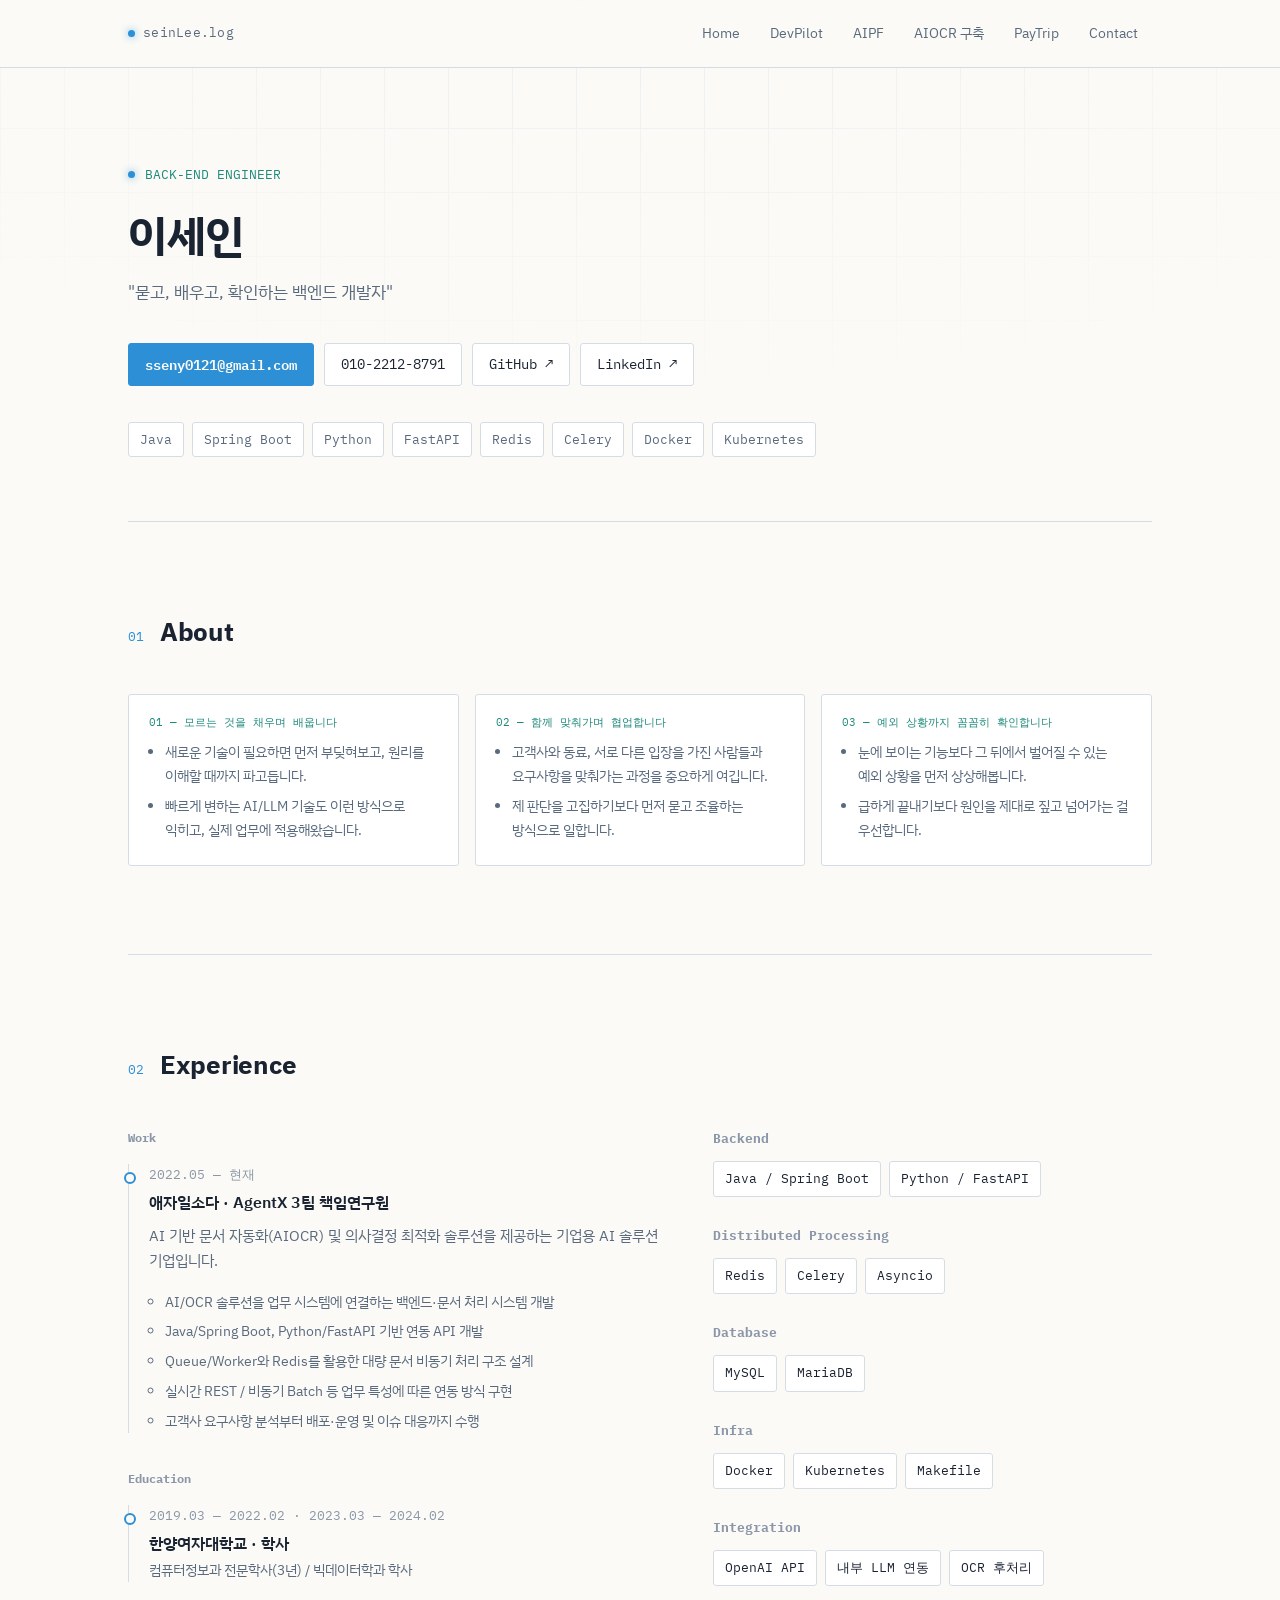
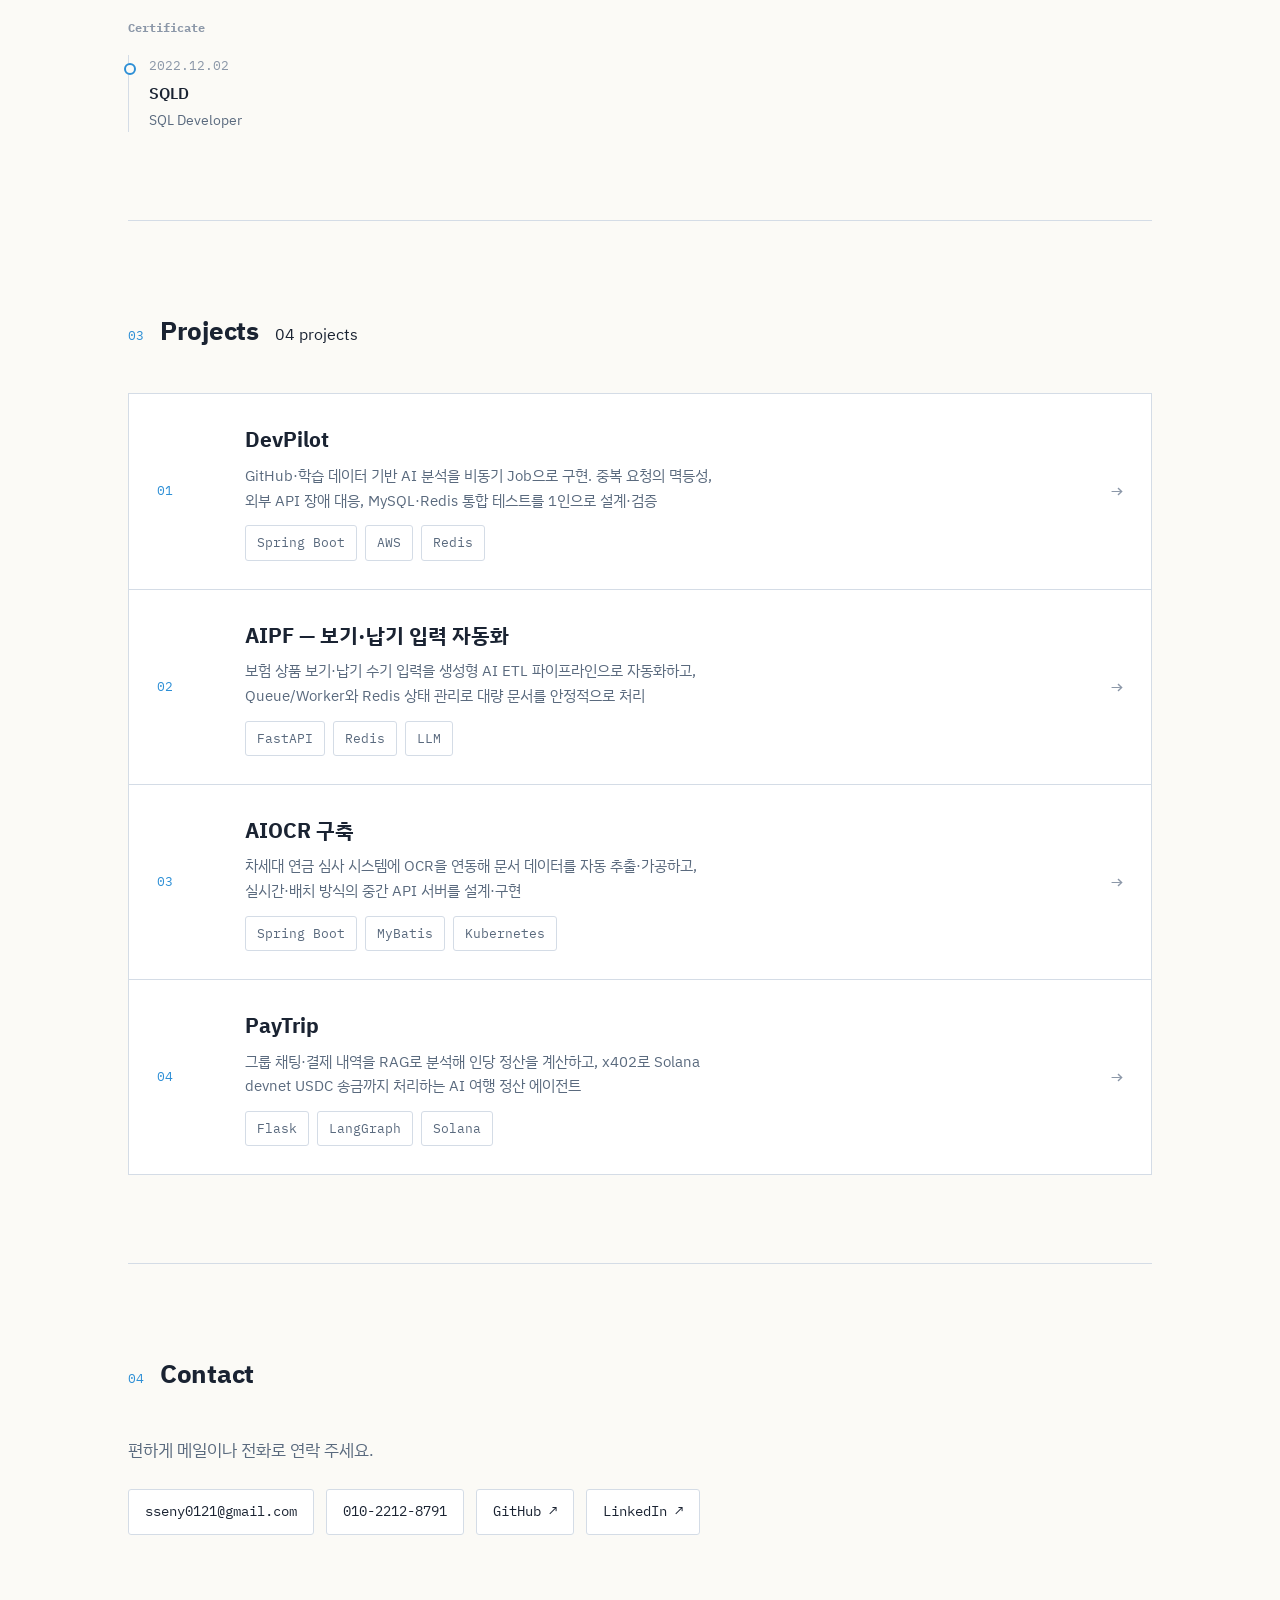
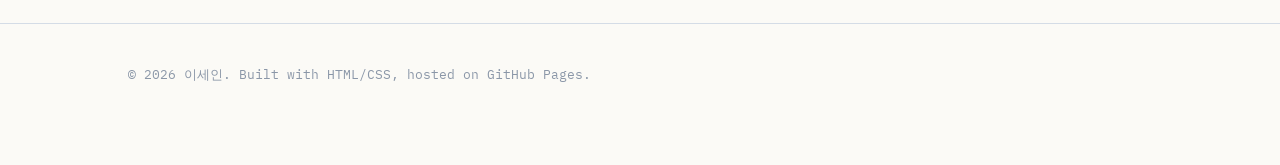
==== index_back.html @ 5837c8b2 "fix13" ====
<!DOCTYPE html>
<html lang="ko">
<head>
<meta charset="UTF-8">
<meta name="viewport" content="width=device-width, initial-scale=1.0">
<title>이세인 — Back-End Engineer</title>
<meta name="description" content="백엔드 엔지니어 이세인 포트폴리오. 안정적인 시스템과 AI 서비스 연동을 만듭니다.">
<link rel="preconnect" href="https://fonts.googleapis.com">
<link rel="preconnect" href="https://fonts.gstatic.com" crossorigin>
<link href="https://fonts.googleapis.com/css2?family=IBM+Plex+Sans+KR:wght@400;500;600;700&family=IBM+Plex+Mono:wght@400;500;600&display=swap" rel="stylesheet">
<link rel="stylesheet" href="css/style.css">
</head>
<body>

<header class="site-header">
  <div class="wrap">
    <a class="brand" href="index.html"><span class="dot"></span>seinLee.log</a>
    <button class="nav-toggle" aria-label="메뉴 열기">Menu</button>
    <nav class="site-nav">
      <a href="index.html">Home</a>
      <a href="project-devpilot.html">DevPilot</a>
      <a href="project-aipf.html">AIPF</a>
      <a href="project-aiocr.html">AIOCR 구축</a>
      <a href="project-paytrip.html">PayTrip</a>
      <a href="#contact">Contact</a>
    </nav>
  </div>
</header>

<div class="layout-with-toc">
<div class="page-main">

<section class="hero">
  <div class="wrap">
    <p class="hero-eyebrow">BACK-END ENGINEER</p>
    <h1>이세인</h1>
    <p>"묻고, 배우고, 확인하는 백엔드 개발자"</p>
    <div class="hero-links">
      <a class="primary" href="mailto:sseny0121@gmail.com">sseny0121@gmail.com</a>
      <a href="tel:01022128791">010-2212-8791</a>
      <a href="https://github.com/sein0121" target="_blank" rel="noopener">GitHub ↗</a>
      <a href="https://www.linkedin.com/" target="_blank" rel="noopener">LinkedIn ↗</a>
    </div>
    <div class="stack-row">
      <span class="tag">Java</span>
      <span class="tag">Spring Boot</span>
      <span class="tag">Python</span>
      <span class="tag">FastAPI</span>
      <span class="tag">Redis</span>
      <span class="tag">Celery</span>
      <span class="tag">Docker</span>
      <span class="tag">Kubernetes</span>
    </div>
  </div>
</section>

<section class="section" id="about">
  <div class="wrap">
    <div class="sec-head"><span class="sec-num">01</span><h2 class="sec-title">About</h2></div>
    <div class="principles about-points">
      <div class="principle">
        <div class="p-label">01 — 모르는 것을 채우며 배웁니다</div>
        <ul>
          <li>새로운 기술이 필요하면 먼저 부딪혀보고, 원리를 이해할 때까지 파고듭니다.</li>
          <li>빠르게 변하는 AI/LLM 기술도 이런 방식으로 익히고, 실제 업무에 적용해왔습니다.</li>
        </ul>
      </div>
      <div class="principle">
        <div class="p-label">02 — 함께 맞춰가며 협업합니다</div>
        <ul>
          <li>고객사와 동료, 서로 다른 입장을 가진 사람들과 요구사항을 맞춰가는 과정을 중요하게 여깁니다.</li>
          <li>제 판단을 고집하기보다 먼저 묻고 조율하는 방식으로 일합니다.</li>
        </ul>
      </div>
      <div class="principle">
        <div class="p-label">03 — 예외 상황까지 꼼꼼히 확인합니다</div>
        <ul>
          <li>눈에 보이는 기능보다 그 뒤에서 벌어질 수 있는 예외 상황을 먼저 상상해봅니다.</li>
          <li>급하게 끝내기보다 원인을 제대로 짚고 넘어가는 걸 우선합니다.</li>
        </ul>
      </div>
    </div>
  </div>
</section>

<section class="section" id="experience">
  <div class="wrap">
    <div class="sec-head"><span class="sec-num">02</span><h2 class="sec-title">Experience</h2></div>
    <div class="two-col">
      <div class="about-body">
        <div class="exp-block">
          <h3>Work</h3>
          <ul class="timeline">
            <li>
              <span class="period">2022.05 — 현재</span>
              <span class="role">애자일소다 · AgentX 3팀 책임연구원</span>
              <p class="desc">AI 기반 문서 자동화(AIOCR) 및 의사결정 최적화 솔루션을 제공하는 기업용 AI 솔루션 기업입니다.</p>
              <ul class="duty-list">
                <li>AI/OCR 솔루션을 업무 시스템에 연결하는 백엔드·문서 처리 시스템 개발</li>
                <li>Java/Spring Boot, Python/FastAPI 기반 연동 API 개발</li>
                <li>Queue/Worker와 Redis를 활용한 대량 문서 비동기 처리 구조 설계</li>
                <li>실시간 REST / 비동기 Batch 등 업무 특성에 따른 연동 방식 구현</li>
                <li>고객사 요구사항 분석부터 배포·운영 및 이슈 대응까지 수행</li>
              </ul>
            </li>
          </ul>
        </div>
        <div class="exp-block">
          <h3>Education</h3>
          <ul class="timeline">
            <li>
              <span class="period">2019.03 — 2022.02 · 2023.03 — 2024.02</span>
              <span class="role">한양여자대학교 · 학사</span>
              <span class="org">컴퓨터정보과 전문학사(3년) / 빅데이터학과 학사</span>
            </li>
          </ul>
        </div>
        <div class="exp-block">
          <h3>Certificate</h3>
          <ul class="timeline">
            <li>
              <span class="period">2022.12.02</span>
              <span class="role">SQLD</span>
              <span class="org">SQL Developer</span>
            </li>
          </ul>
        </div>
      </div>
      <div class="skills">
        <div class="skill-group">
          <h4>Backend</h4>
          <ul>
            <li>Java / Spring Boot</li>
            <li>Python / FastAPI</li>
          </ul>
        </div>
        <div class="skill-group">
          <h4>Distributed Processing</h4>
          <ul>
            <li>Redis</li>
            <li>Celery</li>
            <li>Asyncio</li>
          </ul>
        </div>
        <div class="skill-group">
          <h4>Database</h4>
          <ul>
            <li>MySQL</li>
            <li>MariaDB</li>
          </ul>
        </div>
        <div class="skill-group">
          <h4>Infra</h4>
          <ul>
            <li>Docker</li>
            <li>Kubernetes</li>
            <li>Makefile</li>
          </ul>
        </div>
        <div class="skill-group">
          <h4>Integration</h4>
          <ul>
            <li>OpenAI API</li>
            <li>내부 LLM 연동</li>
            <li>OCR 후처리</li>
          </ul>
        </div>
      </div>
    </div>
  </div>
</section>

<section class="section" id="projects">
  <div class="wrap">
    <div class="sec-head">
      <span class="sec-num">03</span>
      <h2 class="sec-title">Projects</h2>
      <span class="count">04 projects</span>
    </div>
    <div class="project-grid">

      <a class="project-card" href="project-devpilot.html">
        <span class="num">01</span>
        <div>
          <h3>DevPilot</h3>
          <p>GitHub·학습 데이터 기반 AI 분석을 비동기 Job으로 구현. 중복 요청의 멱등성, 외부 API 장애 대응, MySQL·Redis 통합 테스트를 1인으로 설계·검증</p>
          <div class="card-tags stack-row">
            <span class="tag">Spring Boot</span>
            <span class="tag">AWS</span>
            <span class="tag">Redis</span>
          </div>
        </div>
        <span class="arrow">→</span>
      </a>

      <a class="project-card" href="project-aipf.html">
        <span class="num">02</span>
        <div>
          <h3>AIPF — 보기·납기 입력 자동화</h3>
          <p>보험 상품 보기·납기 수기 입력을 생성형 AI ETL 파이프라인으로 자동화하고, Queue/Worker와 Redis 상태 관리로 대량 문서를 안정적으로 처리</p>
          <div class="card-tags stack-row">
            <span class="tag">FastAPI</span>
            <span class="tag">Redis</span>
            <span class="tag">LLM</span>
          </div>
        </div>
        <span class="arrow">→</span>
      </a>

      <a class="project-card" href="project-aiocr.html">
        <span class="num">03</span>
        <div>
          <h3>AIOCR 구축</h3>
          <p>차세대 연금 심사 시스템에 OCR을 연동해 문서 데이터를 자동 추출·가공하고, 실시간·배치 방식의 중간 API 서버를 설계·구현</p>
          <div class="card-tags stack-row">
            <span class="tag">Spring Boot</span>
            <span class="tag">MyBatis</span>
            <span class="tag">Kubernetes</span>
          </div>
        </div>
        <span class="arrow">→</span>
      </a>

      <a class="project-card" href="project-paytrip.html">
        <span class="num">04</span>
        <div>
          <h3>PayTrip</h3>
          <p>그룹 채팅·결제 내역을 RAG로 분석해 인당 정산을 계산하고, x402로 Solana devnet USDC 송금까지 처리하는 AI 여행 정산 에이전트</p>
          <div class="card-tags stack-row">
            <span class="tag">Flask</span>
            <span class="tag">LangGraph</span>
            <span class="tag">Solana</span>
          </div>
        </div>
        <span class="arrow">→</span>
      </a>

    </div>
  </div>
</section>

<section class="section" id="contact">
  <div class="wrap">
    <div class="sec-head"><span class="sec-num">04</span><h2 class="sec-title">Contact</h2></div>
    <p class="contact-lead">편하게 메일이나 전화로 연락 주세요.</p>
    <div class="contact-list">
      <a href="mailto:sseny0121@gmail.com">sseny0121@gmail.com</a>
      <a href="tel:01022128791">010-2212-8791</a>
      <a href="https://github.com/sein0121" target="_blank" rel="noopener">GitHub ↗</a>
      <a href="https://www.linkedin.com/" target="_blank" rel="noopener">LinkedIn ↗</a>
    </div>
  </div>
</section>

</div>

<nav class="page-nav page-nav-side">
  <a href="#about">01 About</a>
  <a href="#experience">02 Experience</a>
  <a href="#projects">03 Projects</a>
  <a href="#contact">04 Contact</a>
</nav>
</div>

<footer class="site-footer">
  <div class="wrap">
    <p>© 2026 이세인. Built with HTML/CSS, hosted on GitHub Pages.</p>
  </div>
</footer>

<script src="js/main.js"></script>
</body>
</html>
---- css/style.css ----
/* ===================================================================
   Design tokens — light theme, IBM Plex Sans KR
=================================================================== */
:root {
  --bg: #fbfaf6;
  --panel: #ffffff;
  --panel-alt: #eef2f7;
  --line: #d4dce6;
  --line-soft: #e4e9f0;
  --amber: #2d8fd6;
  --amber-dim: #6bb3e3;
  --teal: #1e8a7c;
  --teal-dim: #3aa396;
  --text: #1a2332;
  --text-soft: #5a6a7e;
  --text-mute: #8b97a8;
  --good: #1e8a7c;
  --radius: 3px;
  --sans: "IBM Plex Sans KR", "Pretendard", -apple-system, sans-serif;
  --mono: "IBM Plex Mono", "D2Coding", Consolas, monospace;
  --maxw: 1080px;
}

* { box-sizing: border-box; margin: 0; padding: 0; }

html { scroll-behavior: smooth; }

body {
  background: var(--bg);
  color: var(--text);
  font-family: var(--sans);
  line-height: 1.7;
  font-size: 16px;
  word-break: keep-all;
  overflow-wrap: break-word;
  -webkit-font-smoothing: antialiased;
}

body::before {
  content: "";
  position: fixed;
  inset: 0;
  background-image:
    linear-gradient(var(--line-soft) 1px, transparent 1px),
    linear-gradient(90deg, var(--line-soft) 1px, transparent 1px);
  background-size: 64px 64px;
  opacity: 0.7;
  pointer-events: none;
  z-index: 0;
  mask-image: radial-gradient(ellipse 100% 60% at 50% 0%, black 0%, transparent 75%);
}

::selection { background: var(--amber); color: #fffdf8; }

a { color: inherit; text-decoration: none; }
img { max-width: 100%; display: block; }

:focus-visible {
  outline: 2px solid var(--amber);
  outline-offset: 3px;
}

@media (prefers-reduced-motion: reduce) {
  * { animation: none !important; transition: none !important; scroll-behavior: auto !important; }
}

.page,
.wrap {
  position: relative;
  z-index: 1;
}

.wrap {
  max-width: var(--maxw);
  margin: 0 auto;
  padding: 0 28px;
}

.page { max-width: var(--maxw); margin: 0 auto; padding: 0 28px; }

.layout-with-toc {
  position: relative;
  z-index: 1;
  max-width: var(--maxw);
  margin: 0 auto;
  padding: 0 28px;
}

.layout-with-toc > .page,
.layout-with-toc > .page-main {
  max-width: none;
  width: 100%;
  padding: 0;
  min-width: 0;
}

.layout-with-toc .wrap {
  max-width: none;
  padding: 0;
}

.layout-with-toc p.lede,
.layout-with-toc .sec-desc,
.layout-with-toc .arch-intro,
.layout-with-toc .summary-block p,
.layout-with-toc .hero > .wrap > p:not(.hero-eyebrow) {
  max-width: none;
}

/* ===================================================================
   Site header
=================================================================== */
.site-header {
  position: sticky;
  top: 0;
  z-index: 50;
  background: rgba(251, 250, 246, 0.92);
  backdrop-filter: blur(10px);
  border-bottom: 1px solid var(--line);
}

.site-header .wrap,
.nav-inner {
  max-width: var(--maxw);
  margin: 0 auto;
  display: flex;
  align-items: center;
  justify-content: space-between;
  padding: 14px 28px;
}

.brand {
  font-family: var(--mono);
  font-size: 13px;
  color: var(--text-soft);
  letter-spacing: 0.02em;
  display: flex;
  align-items: center;
  gap: 8px;
}

.brand .dot {
  width: 7px;
  height: 7px;
  border-radius: 50%;
  background: var(--amber);
  box-shadow: 0 0 8px var(--amber-dim);
}

.brand span { color: var(--amber); }

.nav-toggle {
  display: none;
  background: var(--panel);
  border: 1px solid var(--line);
  color: var(--text);
  border-radius: var(--radius);
  width: auto;
  min-width: 38px;
  padding: 0 12px;
  height: 34px;
  font-family: var(--mono);
  font-size: 12px;
  letter-spacing: 0.04em;
  flex-shrink: 0;
  cursor: pointer;
}

.site-nav,
.navlinks {
  display: flex;
  align-items: center;
  gap: 2px;
}

.site-nav a,
.navlinks a,
.page-nav a {
  font-size: 13.5px;
  color: var(--text-soft);
  padding: 8px 14px;
  border-radius: var(--radius);
  transition: color 0.15s ease;
  position: relative;
  white-space: nowrap;
}

.site-nav a::after,
.navlinks a::after,
.page-nav a::after {
  content: "";
  position: absolute;
  left: 14px;
  right: 14px;
  bottom: 3px;
  height: 1px;
  background: var(--amber);
  transform: scaleX(0);
  transform-origin: left;
  transition: transform 0.2s ease;
}

.site-nav a:hover,
.navlinks a:hover,
.page-nav a:hover { color: var(--text); }

.site-nav a.active,
.navlinks a.active,
.page-nav a.active { color: var(--amber); }

.site-nav a.active::after,
.navlinks a.active::after,
.page-nav a.active::after { transform: scaleX(1); }

@media (max-width: 760px) {
  .nav-toggle {
    display: inline-flex;
    align-items: center;
    justify-content: center;
    margin-left: auto;
  }
  .site-nav {
    display: none;
    position: fixed;
    top: 57px;
    left: 0;
    right: 0;
    background: var(--panel);
    border-bottom: 1px solid var(--line);
    flex-direction: column;
    align-items: stretch;
    padding: 8px;
    gap: 2px;
    box-shadow: 0 8px 24px rgba(26, 35, 50, 0.08);
  }
  .site-nav.open {
    display: flex;
  }
  .site-nav a { padding: 12px 14px; }
  .site-nav a::after { display: none; }
}

/* ===================================================================
   Hero
=================================================================== */
.hero,
header.hero {
  padding: 96px 0 64px;
}

.page > .hero,
.page > header.hero { padding: 96px 0 64px; }

.hero-eyebrow,
.eyebrow {
  font-family: var(--mono);
  font-size: 12.5px;
  color: var(--teal);
  display: flex;
  align-items: center;
  gap: 10px;
  margin-bottom: 22px;
}

.eyebrow::before { content: "//"; color: var(--text-mute); }

.hero-eyebrow::before {
  content: "";
  width: 7px;
  height: 7px;
  background: var(--amber);
  border-radius: 50%;
  box-shadow: 0 0 8px var(--amber-dim);
}

.hero h1,
h1.title {
  font-family: var(--sans);
  font-size: 44px;
  font-weight: 700;
  letter-spacing: -0.01em;
  line-height: 1.25;
  margin-bottom: 16px;
  max-width: 16em;
}

.hero > .wrap > p:not(.hero-eyebrow),
p.lede,
.hero-sub,
.project-hero .summary,
.contact-lead {
  font-size: 17px;
  color: var(--text-soft);
  max-width: 56ch;
  margin-bottom: 36px;
}

.contact-lead { margin-bottom: 24px; }

.project-links {
  display: flex;
  gap: 10px;
  flex-wrap: wrap;
  margin-top: 8px;
}

.hero-links {
  display: flex;
  gap: 10px;
  flex-wrap: wrap;
  margin-bottom: 36px;
}

.hero-links a {
  font-family: var(--mono);
  font-size: 13.5px;
  border: 1px solid var(--line);
  padding: 9px 16px;
  border-radius: var(--radius);
  color: var(--text);
  background: var(--panel);
  transition: border-color 0.15s ease, color 0.15s ease;
}

.hero-links a:hover { border-color: var(--amber); color: var(--amber); }

.hero-links a.primary {
  background: var(--amber);
  border-color: var(--amber);
  color: #fffdf8;
  font-weight: 600;
}

.hero-links a.primary:hover { color: #fffdf8; opacity: 0.92; }

.page-nav {
  display: flex;
  flex-wrap: wrap;
  gap: 2px;
  margin-top: 28px;
  border-top: 1px solid var(--line);
  padding-top: 16px;
}

.page-nav.page-nav-side {
  position: fixed;
  top: 96px;
  left: calc(50% + var(--maxw) / 2 + 28px);
  width: 140px;
  display: flex;
  flex-direction: column;
  gap: 2px;
  margin: 0;
  padding: 0;
  border-top: none;
  z-index: 40;
}

.page-nav.page-nav-side a {
  padding: 7px 0;
}

.page-nav.page-nav-side a::after {
  left: 0;
  right: auto;
  width: 18px;
}

.metarow,
.hero-meta {
  display: flex;
  flex-wrap: wrap;
  border-top: 1px solid var(--line);
  border-left: 1px solid var(--line);
}

.metacell,
.hero-meta > div {
  flex: 1 1 22%;
  min-width: 150px;
  border-right: 1px solid var(--line);
  border-bottom: 1px solid var(--line);
  padding: 16px 18px;
  background: var(--panel);
}

.metacell .k,
.hero-meta .k {
  font-family: var(--mono);
  font-size: 11.5px;
  color: var(--text-mute);
  margin-bottom: 8px;
  letter-spacing: 0.04em;
}

.metacell .v,
.hero-meta .v {
  font-size: 14.5px;
  color: var(--text);
  font-weight: 500;
}

.back-link {
  display: inline-flex;
  font-family: var(--mono);
  font-size: 12.5px;
  color: var(--text-soft);
  margin-bottom: 22px;
}

.back-link:hover { color: var(--amber); }

/* ===================================================================
   Sections
=================================================================== */
.section,
.page > section {
  padding: 88px 0;
  border-top: 1px solid var(--line);
}

.section-head,
.sec-head {
  display: flex;
  align-items: baseline;
  gap: 16px;
  margin-bottom: 40px;
}

.sec-num {
  font-family: var(--mono);
  font-size: 13px;
  color: var(--amber);
  padding-top: 3px;
}

.section-head h2,
h2.sec-title,
.sec-title {
  font-size: 26px;
  font-weight: 700;
  letter-spacing: -0.01em;
}

.section-head .count {
  font-family: var(--mono);
  font-size: 13px;
  color: var(--text-mute);
  margin-left: auto;
}

.sec-desc,
.arch-intro {
  color: var(--text-soft);
  font-size: 15px;
  max-width: 64ch;
  margin: -20px 0 40px;
}

/* ===================================================================
   Index — project cards
=================================================================== */
.project-grid {
  display: flex;
  flex-direction: column;
  border-top: 1px solid var(--line);
  border-left: 1px solid var(--line);
}

.project-card {
  background: var(--panel);
  padding: 28px;
  display: grid;
  grid-template-columns: 64px 1fr auto;
  align-items: center;
  gap: 24px;
  border-right: 1px solid var(--line);
  border-bottom: 1px solid var(--line);
  transition: background 0.15s ease;
}

.project-card:hover { background: var(--panel-alt); }

.project-card .num {
  font-family: var(--mono);
  font-size: 13px;
  color: var(--amber);
}

.project-card h3 {
  font-size: 21px;
  font-weight: 700;
  margin: 0 0 6px;
}

.project-card p {
  margin: 0;
  color: var(--text-soft);
  font-size: 14.5px;
  max-width: 54ch;
}

.project-card .card-tags { margin-top: 12px; }

.project-card .arrow {
  font-family: var(--mono);
  color: var(--text-mute);
  font-size: 20px;
  transition: transform 0.15s ease, color 0.15s ease;
}

.project-card:hover .arrow {
  transform: translateX(4px);
  color: var(--amber);
}

/* ===================================================================
   About / skills
=================================================================== */
.two-col {
  display: grid;
  grid-template-columns: 1.1fr 0.9fr;
  gap: 48px;
}

.skill-group h4 {
  font-family: var(--mono);
  font-size: 12.5px;
  color: var(--text-mute);
  margin: 0 0 12px;
}

.skill-group ul {
  list-style: none;
  margin: 0 0 28px;
  display: flex;
  flex-wrap: wrap;
  gap: 8px;
}

.skill-group li {
  font-family: var(--mono);
  font-size: 13px;
  color: var(--text);
  background: var(--panel);
  border: 1px solid var(--line);
  padding: 6px 11px;
  border-radius: var(--radius);
}

.about-body p { color: var(--text-soft); margin: 0 0 16px; }

.about-points { margin-top: 8px; }

blockquote.direction {
  margin: 40px 0 0;
  padding: 4px 0 4px 28px;
  border-left: 2px solid var(--amber);
  max-width: 58ch;
}

.direction-label {
  display: block;
  font-family: var(--mono);
  font-size: 11.5px;
  letter-spacing: 0.08em;
  color: var(--amber);
  margin-bottom: 12px;
}

.direction-lead {
  font-size: 19px;
  font-weight: 500;
  line-height: 1.75;
  color: var(--text);
  margin: 0 0 12px;
}

blockquote.direction p:last-child {
  font-size: 15px;
  line-height: 1.8;
  color: var(--text-soft);
  margin: 0;
}

.principle ul,
.duty-list {
  margin: 8px 0 0;
  padding-left: 16px;
}

.principle li,
.duty-list li {
  font-size: 14px;
  color: var(--text-soft);
  margin-bottom: 6px;
}

.timeline {
  border-left: 1px solid var(--line);
  padding-left: 20px;
  margin: 0;
  list-style: none;
}

.timeline > li {
  margin-bottom: 28px;
  position: relative;
}

.timeline > li:last-child { margin-bottom: 0; }

.timeline > li::before {
  content: "";
  position: absolute;
  left: -25px;
  top: 8px;
  width: 8px;
  height: 8px;
  border-radius: 50%;
  background: var(--bg);
  border: 2px solid var(--amber);
}

.timeline .period {
  display: block;
  font-family: var(--mono);
  font-size: 12.5px;
  color: var(--text-mute);
  margin-bottom: 4px;
}

.timeline .role { font-weight: 600; display: block; }
.timeline .org {
  display: block;
  font-size: 13.5px;
  color: var(--text-soft);
  margin-top: 2px;
}
.timeline .desc { color: var(--text-soft); font-size: 14.5px; margin-top: 8px; }

.exp-block { margin-bottom: 36px; }
.exp-block:last-child { margin-bottom: 0; }
.exp-block h3 {
  font-family: var(--mono);
  font-size: 12px;
  color: var(--text-mute);
  margin: 0 0 16px;
}

.contact-list {
  display: flex;
  flex-wrap: wrap;
  gap: 12px;
}

.contact-list a {
  font-family: var(--mono);
  font-size: 14px;
  border: 1px solid var(--line);
  padding: 10px 16px;
  border-radius: var(--radius);
  background: var(--panel);
  transition: border-color 0.15s ease, color 0.15s ease;
}

.contact-list a:hover { border-color: var(--amber); color: var(--amber); }

/* ===================================================================
   Summary / info panels
=================================================================== */
.summary-stack .summary-bg { margin-bottom: 32px; }
.summary-stack .summary-bg p { max-width: none; }
.summary-stack .infopanel { margin-bottom: 8px; }

.summary-grid {
  display: flex;
  gap: 56px;
}

.summary-grid > div { flex: 1 1 0; min-width: 0; }

.summary-bg p,
.summary-block p {
  color: var(--text-soft);
  font-size: 15px;
  margin-bottom: 16px;
}

.summary-bg p strong { color: var(--text); font-weight: 600; }

.summary-block { margin-bottom: 32px; }
.summary-block:last-child { margin-bottom: 0; }

.summary-block .label {
  font-family: var(--mono);
  font-size: 12px;
  color: var(--amber);
  letter-spacing: 0.04em;
  margin-bottom: 10px;
}

.infopanel {
  border: 1px solid var(--line);
  border-radius: var(--radius);
  overflow: hidden;
}

.inforow { display: flex; border-bottom: 1px solid var(--line); }
.inforow:last-child { border-bottom: none; }

.inforow .label {
  width: 96px;
  flex-shrink: 0;
  font-family: var(--mono);
  font-size: 12px;
  color: var(--text-mute);
  padding: 16px;
  background: var(--panel-alt);
  border-right: 1px solid var(--line);
}

.inforow .value {
  padding: 16px;
  font-size: 14px;
  color: var(--text);
  background: var(--panel);
}

.stackgroup { margin-top: 24px; }
.stackgroup h4 {
  font-family: var(--mono);
  font-size: 12px;
  color: var(--text-mute);
  margin: 18px 0 10px;
}

.chips, .stack-row { display: flex; flex-wrap: wrap; gap: 8px; }

.chip,
.tag {
  font-family: var(--mono);
  font-size: 12.5px;
  padding: 6px 11px;
  border: 1px solid var(--line);
  border-radius: var(--radius);
  color: var(--text-soft);
  background: var(--panel);
}

.stack-rows { margin-top: 6px; }

.stack-rows .stack-row {
  display: grid;
  grid-template-columns: 110px 1fr;
  gap: 16px;
  padding: 12px 0;
  border-top: 1px solid var(--line-soft);
}

.stack-rows .stack-row:last-child { border-bottom: 1px solid var(--line-soft); }

.stack-rows .cat {
  font-family: var(--mono);
  font-size: 12px;
  color: var(--text-mute);
  padding-top: 2px;
}

.role-grid {
  display: grid;
  grid-template-columns: 1fr 1fr;
  gap: 14px;
  margin-top: 6px;
}

.role-grid.role-stack {
  grid-template-columns: 1fr;
}

.role-grid.cols-3 {
  grid-template-columns: 1fr 1fr 1fr;
}

.role-grid .dept {
  background: var(--panel);
  border: 1px solid var(--line);
  border-left: 3px solid var(--teal);
  padding: 18px 20px;
}

.role-grid .dept h4 {
  font-size: 14px;
  font-weight: 600;
  margin-bottom: 8px;
}

.role-grid .dept p {
  font-size: 14px;
  color: var(--text-soft);
}

/* ===================================================================
   Architecture
=================================================================== */
.diagram-title {
  font-size: 14px;
  color: var(--text-soft);
  margin: 36px 0 18px;
}

.diagram-title:first-of-type { margin-top: 0; }

.flow,
.flow-row {
  display: flex;
  align-items: stretch;
  gap: 0;
  overflow-x: auto;
  padding-bottom: 8px;
}

.flow-step {
  flex: 0 0 auto;
  min-width: 128px;
  border: 1px solid var(--line);
  background: var(--panel);
  border-radius: var(--radius);
  padding: 14px 12px;
  text-align: center;
  display: flex;
  flex-direction: column;
  justify-content: center;
}

.flow-row .flow-step { flex: 1; min-width: 120px; }

.flow-step.hl {
  border-color: var(--amber-dim);
  background: linear-gradient(180deg, rgba(45, 143, 214, 0.08), transparent);
}

.flow-step .t { font-size: 13px; color: var(--text); font-weight: 600; margin-bottom: 4px; }
.flow-step .s,
.flow-step .n {
  font-family: var(--mono);
  font-size: 10.5px;
  color: var(--text-mute);
}

.flow-step .n { color: var(--teal); margin-bottom: 6px; }

.flow-arrow {
  flex: 0 0 34px;
  display: flex;
  align-items: center;
  justify-content: center;
  color: var(--teal);
  font-size: 14px;
}

.infra {
  border: 1px solid var(--line);
  border-radius: var(--radius);
  padding: 28px;
  background: var(--panel);
}

.infra-top { display: flex; justify-content: center; margin-bottom: 20px; }

.infra-badge {
  font-family: var(--mono);
  font-size: 12px;
  color: #fffdf8;
  background: var(--amber);
  padding: 8px 16px;
  border-radius: var(--radius);
}

.infra-arrow-v {
  text-align: center;
  color: var(--text-mute);
  font-family: var(--mono);
  font-size: 11px;
  margin: 8px 0;
}

.infra-containers,
.infra-services { display: flex; flex-wrap: wrap; gap: 16px; margin-bottom: 20px; }
.infra-containers .container-box,
.infra-services .svc-box { flex: 1 1 180px; min-width: 0; }
.svc-box.wide { flex: 1 1 100%; }

.container-box {
  border: 1px solid var(--line-soft);
  border-radius: var(--radius);
  overflow: hidden;
}

.container-box .head {
  font-size: 12.5px;
  color: #fffdf8;
  font-weight: 600;
  background: var(--teal);
  padding: 9px 10px;
  text-align: center;
}

.container-box .body { padding: 10px; display: flex; flex-direction: column; gap: 6px; }

.container-box .body span {
  font-family: var(--mono);
  font-size: 11px;
  color: var(--text-soft);
  border: 1px solid var(--line);
  border-radius: var(--radius);
  padding: 5px 8px;
  text-align: center;
}

.svc-box { border: 1px solid var(--line-soft); border-radius: var(--radius); padding: 12px; background: var(--panel-alt); }
.svc-box .head { font-size: 12px; color: var(--amber); font-family: var(--mono); margin-bottom: 8px; }
.svc-box .items { display: flex; gap: 8px; flex-wrap: wrap; }
.svc-box .items span {
  font-family: var(--mono);
  font-size: 11px;
  color: var(--text-soft);
  border: 1px dashed var(--line);
  border-radius: var(--radius);
  padding: 4px 8px;
}

.runtime-bar {
  text-align: center;
  font-family: var(--mono);
  font-size: 12px;
  color: #fffdf8;
  background: linear-gradient(90deg, var(--teal), var(--amber));
  padding: 9px;
  border-radius: var(--radius);
}

.infra svg {
  display: block;
  width: 100%;
  height: auto;
}

.infra svg text {
  font-family: var(--sans);
}

.infra.compact-viz {
  display: flex;
  justify-content: center;
  padding: 16px 20px;
}

.infra.compact-viz svg {
  display: block;
  height: auto;
  margin: 0 auto;
}

.infra.compact-viz--arch svg {
  width: 72%;
  max-width: 720px;
}

.infra.compact-viz--flow svg {
  width: 52%;
  max-width: 480px;
}

.infra.compact-viz--erd #erd {
  width: 56%;
  max-width: 560px;
}

.infra.compact-viz--erd #erd svg {
  width: 100%;
  height: auto;
}

#erd svg {
  max-width: 100%;
  height: auto;
}

.chart-row {
  display: flex;
  flex-wrap: wrap;
  gap: 12px;
  margin-bottom: 8px;
}

.chart-card {
  flex: 1 1 260px;
  min-width: 0;
  border: 1px solid var(--line);
  border-radius: var(--radius);
  padding: 16px 18px;
  background: var(--panel);
}

.chart-card .ctitle {
  font-size: 13px;
  color: var(--text-soft);
  margin: 0 0 8px;
}

.chart-canvas {
  position: relative;
  height: 148px;
}

.ts-col code {
  font-family: var(--mono);
  font-size: 0.92em;
  color: var(--text);
}

.principles,
.takeaways {
  display: flex;
  gap: 16px;
  margin-top: 32px;
  flex-wrap: wrap;
}

.principles .principle { flex: 1 1 280px; min-width: 0; }
.takeaways .takeaway { flex: 1 1 240px; min-width: 0; }

.principle,
.takeaway,
.retro-card,
.dept-panel {
  border: 1px solid var(--line);
  border-radius: var(--radius);
  background: var(--panel);
}

.principle,
.takeaway,
.retro-card { padding: 18px 20px; }

.principle .p-label,
.takeaway .tk-label,
.retro-card .r-tag {
  font-family: var(--mono);
  font-size: 11px;
  color: var(--teal);
  margin-bottom: 8px;
}

.principle p,
.takeaway p,
.retro-card p {
  font-size: 14px;
  color: var(--text-soft);
}

.dept-panel { margin-top: 28px; overflow: hidden; }

.dept-panel-head {
  display: flex;
  justify-content: space-between;
  align-items: center;
  padding: 16px 22px;
  border-bottom: 1px solid var(--line);
  background: var(--panel-alt);
}

.dept-panel-head h4 { font-size: 15px; font-weight: 600; }

.dept-panel-head span {
  font-family: var(--mono);
  font-size: 11px;
  color: var(--teal);
  border: 1px solid var(--teal-dim);
  padding: 2px 8px;
  border-radius: var(--radius);
}

.dept-panel-body { padding: 22px; }
.dept-panel-body ul { list-style: none; }
.dept-panel-body li {
  position: relative;
  padding-left: 18px;
  margin-bottom: 10px;
  font-size: 14.5px;
  color: var(--text-soft);
}
.dept-panel-body li:last-child { margin-bottom: 0; }
.dept-panel-body li::before {
  content: "";
  position: absolute;
  left: 0;
  top: 9px;
  width: 6px;
  height: 1px;
  background: var(--teal);
}
.dept-panel-body li b { color: var(--text); font-weight: 500; }

.diagram-box {
  border: 1px dashed var(--line);
  border-radius: var(--radius);
  padding: 28px;
  font-family: var(--mono);
  font-size: 12.5px;
  color: var(--text-soft);
  white-space: pre;
  overflow-x: auto;
  background: var(--panel);
  line-height: 1.7;
}

/* ===================================================================
   Troubleshooting
=================================================================== */
.ts-card,
.ts-item {
  border: 1px solid var(--line);
  border-radius: var(--radius);
  margin-bottom: 20px;
  overflow: hidden;
  background: var(--panel);
}

.ts-head {
  display: flex;
  align-items: flex-start;
  gap: 14px;
  padding: 18px 22px;
  background: var(--panel-alt);
  border-bottom: 1px solid var(--line);
}

.ts-tag,
.ts-head .tag {
  font-family: var(--mono);
  font-size: 11px;
  color: var(--amber);
  border: 1px solid var(--amber-dim);
  border-radius: var(--radius);
  padding: 3px 8px;
  flex-shrink: 0;
  white-space: nowrap;
}

.ts-head h3,
.ts-head h4 {
  font-size: 16.5px;
  font-weight: 600;
  line-height: 1.45;
}

.ts-body {
  padding: 22px;
  display: flex;
  gap: 0;
}

.ts-item .ts-body {
  padding: 0;
  display: grid;
  grid-template-columns: 1fr 1fr 1fr;
  gap: 1px;
  background: var(--line-soft);
}

.ts-col { padding: 0 20px; border-left: 1px solid var(--line-soft); }
.ts-col:first-child { border-left: none; padding-left: 0; }
.ts-col:last-child { padding-right: 0; }
.ts-body .ts-col { flex: 1 1 0; min-width: 0; }

.ts-item .ts-col {
  background: var(--panel);
  padding: 18px 20px;
  border-left: none;
}

.ts-col .cl,
.ts-col .k {
  font-family: var(--mono);
  font-size: 11px;
  color: var(--text-mute);
  margin-bottom: 10px;
  letter-spacing: 0.04em;
}

.ts-col p,
.ts-col li { font-size: 13.5px; color: var(--text-soft); }
.ts-col ul { padding-left: 16px; }
.ts-col li { margin-bottom: 6px; }
.ts-col.result .cl,
.ts-col.result .k { color: var(--teal); }
.ts-col.result li::marker { color: var(--teal); }
.ts-col.result p { color: var(--teal); }

/* ===================================================================
   Achievements / outcomes
=================================================================== */
.ach-list { display: flex; flex-direction: column; }

.ach-item {
  display: flex;
  gap: 20px;
  padding: 22px 0;
  border-bottom: 1px solid var(--line-soft);
}

.ach-item:first-child { padding-top: 0; }
.ach-item:last-child { border-bottom: none; }

.ach-idx {
  font-family: var(--mono);
  font-size: 13px;
  color: var(--amber);
  flex-shrink: 0;
  width: 28px;
  padding-top: 2px;
}

.ach-text p { font-size: 14.5px; color: var(--text-soft); }
.ach-text .lead { color: var(--text); font-weight: 600; margin-bottom: 4px; font-size: 15px; }

.stat-grid {
  display: flex;
  gap: 16px;
  margin-bottom: 44px;
  flex-wrap: wrap;
}

.stat-card {
  flex: 1 1 0;
  min-width: 190px;
  border: 1px solid var(--line);
  border-radius: var(--radius);
  padding: 22px 20px;
  background: var(--panel);
}

.stat-card .num {
  font-family: var(--mono);
  font-size: 32px;
  font-weight: 600;
  color: var(--amber);
  line-height: 1.1;
  margin-bottom: 10px;
}

.stat-card .stat-label {
  font-size: 14px;
  color: var(--text);
  font-weight: 600;
  margin-bottom: 6px;
}

.stat-card .stat-desc {
  font-size: 12.5px;
  color: var(--text-soft);
  line-height: 1.55;
}

.metric-row {
  display: grid;
  grid-template-columns: repeat(3, 1fr);
  gap: 1px;
  background: var(--line);
  border: 1px solid var(--line);
  margin-bottom: 40px;
}

.metric {
  background: var(--panel);
  padding: 26px 22px;
}

.metric .num,
.metric .value {
  font-family: var(--mono);
  font-size: 30px;
  font-weight: 600;
  color: var(--amber);
  line-height: 1;
  display: block;
}

.metric .desc,
.metric .label {
  margin-top: 10px;
  font-size: 13.5px;
  color: var(--text-soft);
  line-height: 1.5;
  display: block;
}

.outcome-list { list-style: none; }

.outcome-list li {
  display: flex;
  gap: 16px;
  padding: 18px 0;
  border-top: 1px solid var(--line-soft);
}

.outcome-list li:last-child { border-bottom: 1px solid var(--line-soft); }

.outcome-list .badge {
  font-family: var(--mono);
  font-size: 11px;
  color: #fffdf8;
  background: var(--teal);
  padding: 2px 8px;
  border-radius: var(--radius);
  height: fit-content;
  flex-shrink: 0;
  margin-top: 3px;
  white-space: nowrap;
}

.outcome-list p { font-size: 15px; color: var(--text-soft); }
.outcome-list p b { color: var(--text); font-weight: 500; }

.compare-table {
  width: 100%;
  border-collapse: collapse;
  font-size: 14.5px;
  margin: 0 0 8px;
  background: var(--panel);
}

.compare-table th,
.compare-table td {
  border: 1px solid var(--line);
  padding: 14px 16px;
  text-align: left;
  vertical-align: top;
}

.compare-table th {
  font-family: var(--mono);
  font-size: 11.5px;
  font-weight: 600;
  letter-spacing: 0.04em;
  color: var(--text-mute);
  background: var(--panel-alt);
}

.compare-table .sub {
  display: block;
  font-family: var(--mono);
  font-size: 11px;
  color: var(--text-mute);
  margin-top: 4px;
}

.phase-grid {
  display: grid;
  grid-template-columns: 1fr 1fr;
  gap: 14px;
  margin-top: 18px;
}

.phase {
  background: var(--panel);
  border: 1px solid var(--line);
  padding: 18px 20px;
}

.phase .k {
  font-family: var(--mono);
  font-size: 11.5px;
  color: var(--amber);
  margin-bottom: 8px;
}

.phase h4 {
  font-size: 15px;
  font-weight: 600;
  margin-bottom: 8px;
}

.phase p {
  font-size: 14px;
  color: var(--text-soft);
}

/* ===================================================================
   Retrospective
=================================================================== */
blockquote.retro {
  border-left: 2px solid var(--amber);
  padding: 6px 0 6px 26px;
  font-size: 17px;
  color: var(--text);
  line-height: 1.85;
  margin-bottom: 36px;
  max-width: 70ch;
}

.retro-grid {
  display: grid;
  grid-template-columns: 1fr 1fr;
  gap: 16px;
}

.retro-card h4 {
  font-size: 15px;
  font-weight: 600;
  margin-bottom: 10px;
  line-height: 1.5;
}

.takeaways { margin-top: 0; }

.project-pager {
  display: flex;
  justify-content: space-between;
  border-top: 1px solid var(--line);
  padding: 28px 0 0;
  margin-top: 8px;
}

.project-pager a {
  font-family: var(--mono);
  font-size: 13px;
  color: var(--text-soft);
}

.project-pager a:hover { color: var(--amber); }

.project-pager .dir {
  display: block;
  color: var(--text-mute);
  font-size: 11.5px;
  margin-bottom: 4px;
}

/* ===================================================================
   Footer
=================================================================== */
.site-footer,
footer {
  padding: 40px 0 80px;
  border-top: 1px solid var(--line);
}

.page > .site-footer,
.page > footer { border-top: none; }

.site-footer p,
footer p {
  font-family: var(--mono);
  font-size: 12.5px;
  color: var(--text-mute);
}

/* ===================================================================
   Responsive
=================================================================== */
@media (max-width: 760px) {
  h1.title,
  .hero h1 { font-size: 32px; max-width: none; }
  .metacell,
  .hero-meta > div { flex: 1 1 45%; }
  .summary-grid { flex-direction: column; gap: 36px; }
  .ts-body { flex-direction: column; gap: 18px; }
  .ts-item .ts-body { grid-template-columns: 1fr; }
  .ts-col { border-left: none; padding: 0; }
  .ts-item .ts-col { padding: 18px 20px; }
  .infra-containers,
  .infra-services { flex-direction: column; }
  .principles,
  .takeaways { flex-direction: column; }
  .role-grid,
  .role-grid.cols-3 { grid-template-columns: 1fr; }
  .stack-rows .stack-row { grid-template-columns: 1fr; gap: 6px; }
  .metric-row { grid-template-columns: 1fr; }
  .stat-grid { flex-direction: column; }
  .infra.compact-viz svg,
  .infra.compact-viz--erd #erd { width: 100%; max-width: none; }
  .phase-grid { grid-template-columns: 1fr; }
  .retro-grid { grid-template-columns: 1fr; }
  .flow-row { flex-direction: column; }
  .flow-row .flow-arrow { transform: rotate(90deg); padding: 2px 0; }
  .two-col { grid-template-columns: 1fr; }
  .project-card { grid-template-columns: 1fr; gap: 10px; }
  .project-card .arrow { display: none; }
  .section,
  .page > section { padding: 64px 0; }
  .hero,
  header.hero,
  .page > .hero,
  .page > header.hero { padding: 72px 0 48px; }
  .wrap,
  .page { padding: 0 20px; }
  .layout-with-toc { padding: 0 20px; }
  .site-header .wrap,
  .nav-inner { padding: 14px 20px; }
}

@media (max-width: 1360px) {
  .page-nav.page-nav-side { display: none; }
}
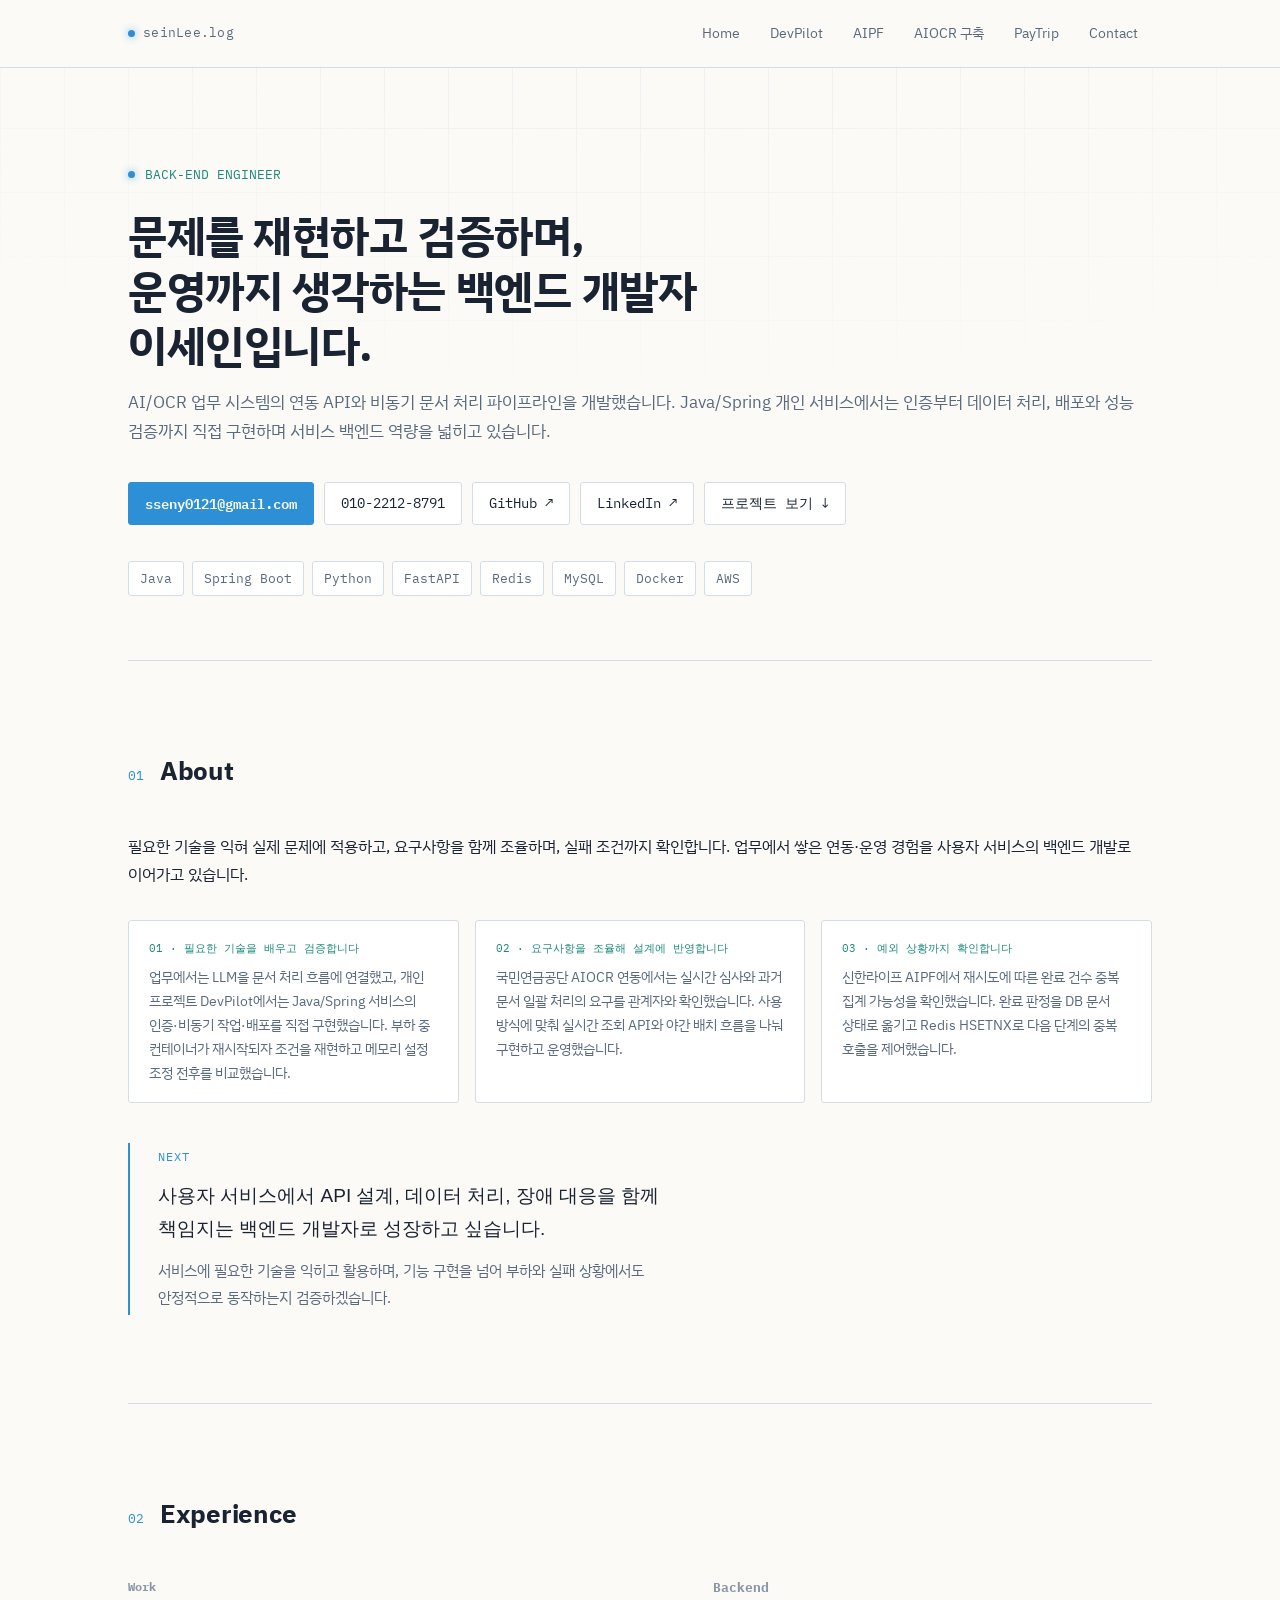
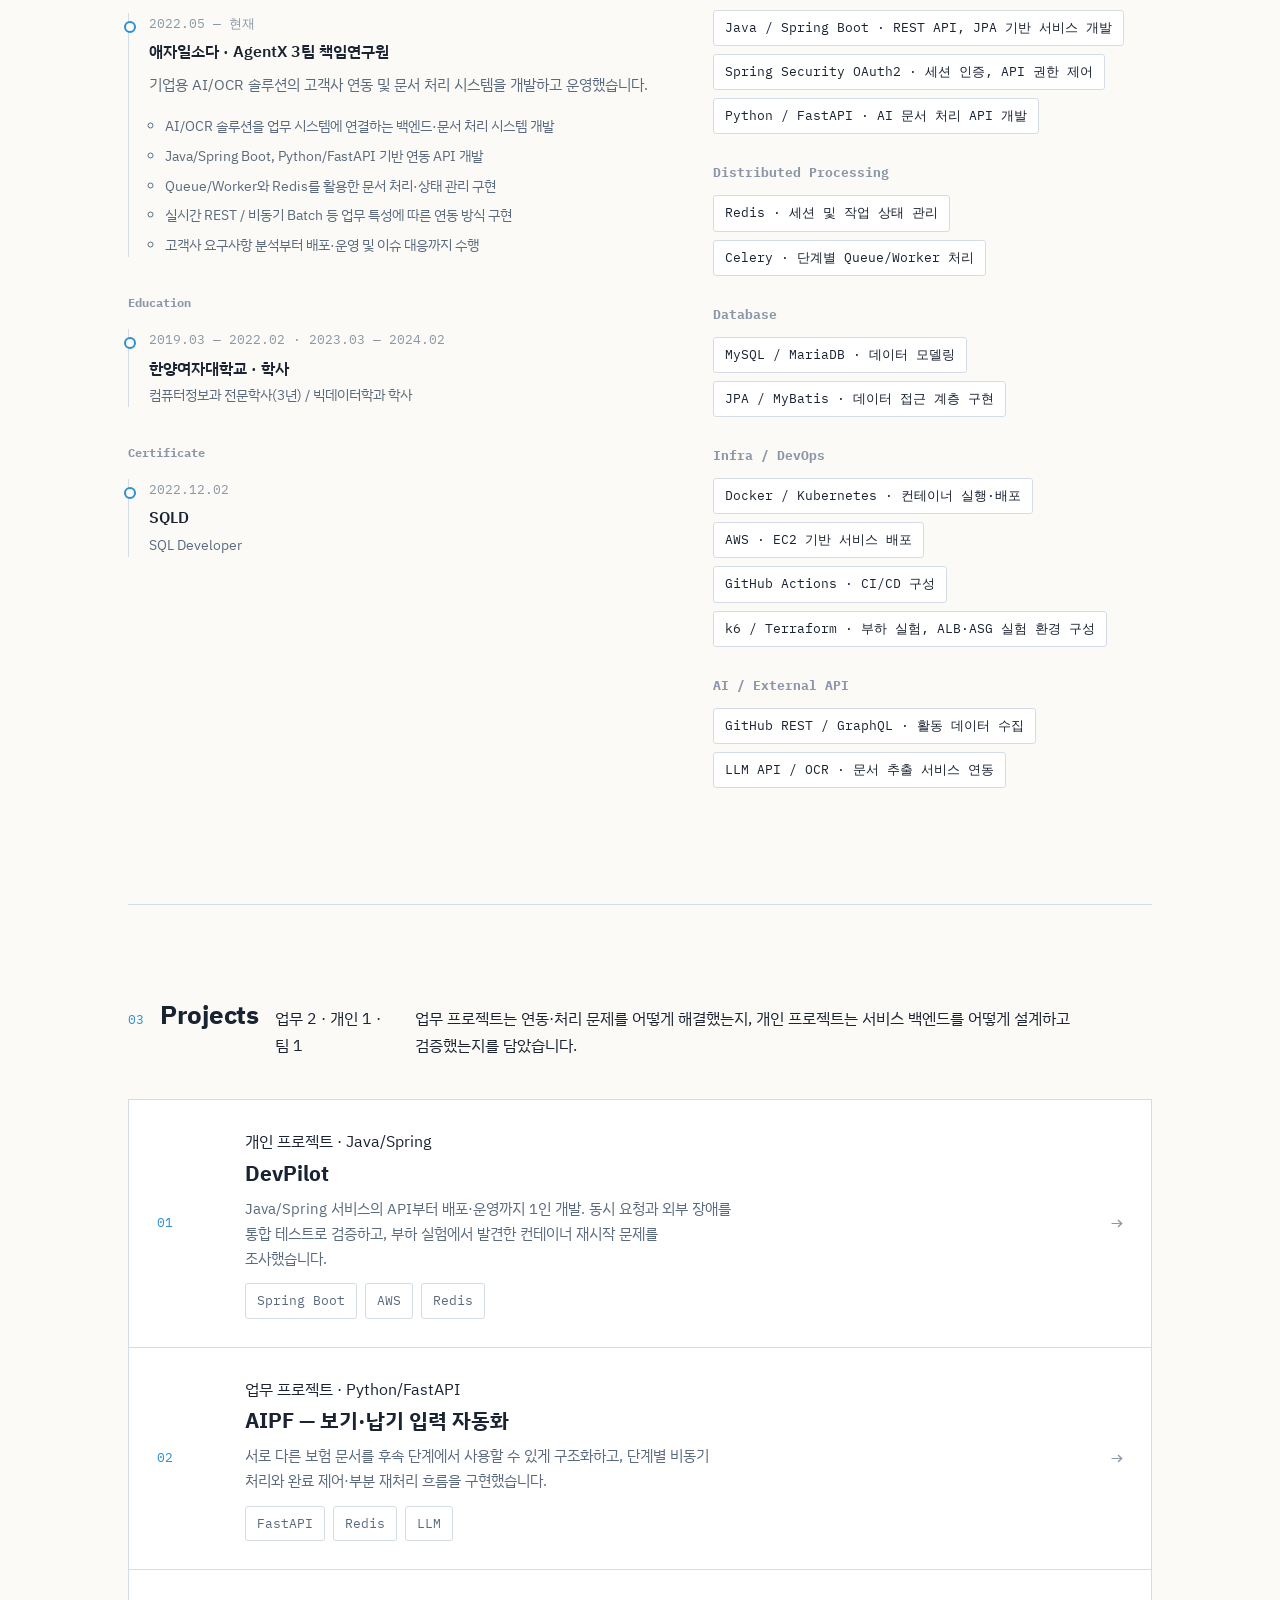
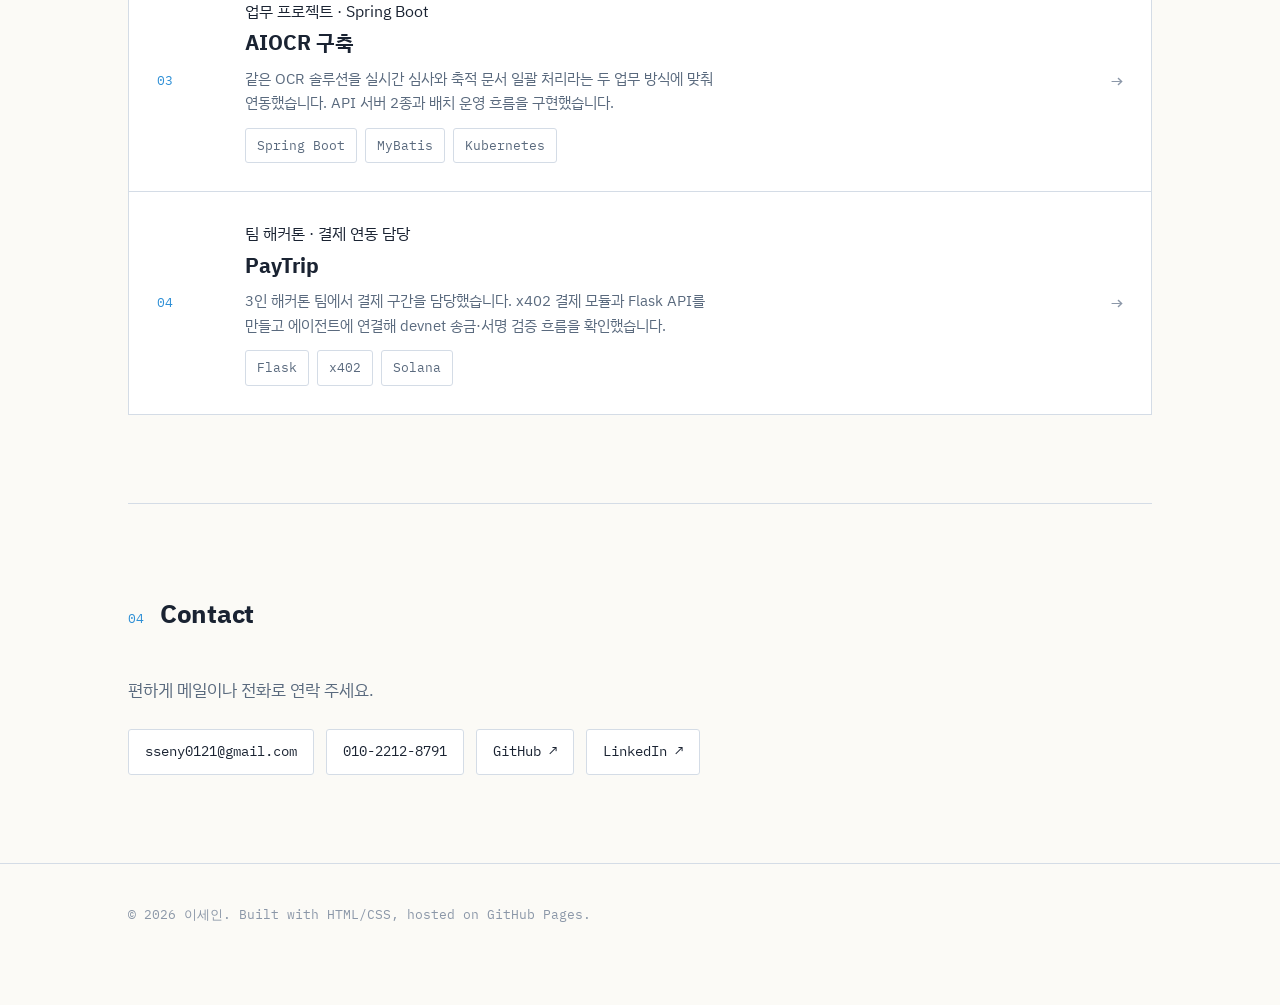
==== commit 5bd6d8f7: "fix17" ====
--- a/index_back.html
+++ b/index_back.html
@@ -4,7 +4,7 @@
 <meta charset="UTF-8">
 <meta name="viewport" content="width=device-width, initial-scale=1.0">
 <title>이세인 — Back-End Engineer</title>
-<meta name="description" content="백엔드 엔지니어 이세인 포트폴리오. 안정적인 시스템과 AI 서비스 연동을 만듭니다.">
+<meta name="description" content="4년차 백엔드 개발자 이세인의 포트폴리오. Java/Spring API 개발과 AI 문서 처리 파이프라인, 성능·장애 검증 경험을 소개합니다.">
 <link rel="preconnect" href="https://fonts.googleapis.com">
 <link rel="preconnect" href="https://fonts.gstatic.com" crossorigin>
 <link href="https://fonts.googleapis.com/css2?family=IBM+Plex+Sans+KR:wght@400;500;600;700&family=IBM+Plex+Mono:wght@400;500;600&display=swap" rel="stylesheet">
@@ -33,13 +33,14 @@
 <section class="hero">
   <div class="wrap">
     <p class="hero-eyebrow">BACK-END ENGINEER</p>
-    <h1>이세인</h1>
-    <p>"묻고, 배우고, 확인하는 백엔드 개발자"</p>
+    <h1>문제를 재현하고 검증하며,<br>운영까지 생각하는 백엔드 개발자 이세인입니다.</h1>
+    <p class="hero-summary">AI/OCR 업무 시스템의 연동 API와 비동기 문서 처리 파이프라인을 개발했습니다. Java/Spring 개인 서비스에서는 인증부터 데이터 처리, 배포와 성능 검증까지 직접 구현하며 서비스 백엔드 역량을 넓히고 있습니다.</p>
     <div class="hero-links">
       <a class="primary" href="mailto:sseny0121@gmail.com">sseny0121@gmail.com</a>
       <a href="tel:01022128791">010-2212-8791</a>
       <a href="https://github.com/sein0121" target="_blank" rel="noopener">GitHub ↗</a>
-      <a href="https://www.linkedin.com/" target="_blank" rel="noopener">LinkedIn ↗</a>
+      <a href="https://www.linkedin.com/in/sein-lee-802590429/" target="_blank" rel="noopener noreferrer">LinkedIn ↗</a>
+      <a href="#projects">프로젝트 보기 ↓</a>
     </div>
     <div class="stack-row">
       <span class="tag">Java</span>
@@ -47,9 +48,9 @@
       <span class="tag">Python</span>
       <span class="tag">FastAPI</span>
       <span class="tag">Redis</span>
-      <span class="tag">Celery</span>
+      <span class="tag">MySQL</span>
       <span class="tag">Docker</span>
-      <span class="tag">Kubernetes</span>
+      <span class="tag">AWS</span>
     </div>
   </div>
 </section>
@@ -57,29 +58,26 @@
 <section class="section" id="about">
   <div class="wrap">
     <div class="sec-head"><span class="sec-num">01</span><h2 class="sec-title">About</h2></div>
+    <p class="section-intro">필요한 기술을 익혀 실제 문제에 적용하고, 요구사항을 함께 조율하며, 실패 조건까지 확인합니다. 업무에서 쌓은 연동·운영 경험을 사용자 서비스의 백엔드 개발로 이어가고 있습니다.</p>
     <div class="principles about-points">
       <div class="principle">
-        <div class="p-label">01 — 모르는 것을 채우며 배웁니다</div>
-        <ul>
-          <li>새로운 기술이 필요하면 먼저 부딪혀보고, 원리를 이해할 때까지 파고듭니다.</li>
-          <li>빠르게 변하는 AI/LLM 기술도 이런 방식으로 익히고, 실제 업무에 적용해왔습니다.</li>
-        </ul>
+        <div class="p-label">01 · 필요한 기술을 배우고 검증합니다</div>
+        <p>업무에서는 LLM을 문서 처리 흐름에 연결했고, 개인 프로젝트 DevPilot에서는 Java/Spring 서비스의 인증·비동기 작업·배포를 직접 구현했습니다. 부하 중 컨테이너가 재시작되자 조건을 재현하고 메모리 설정 조정 전후를 비교했습니다.</p>
       </div>
       <div class="principle">
-        <div class="p-label">02 — 함께 맞춰가며 협업합니다</div>
-        <ul>
-          <li>고객사와 동료, 서로 다른 입장을 가진 사람들과 요구사항을 맞춰가는 과정을 중요하게 여깁니다.</li>
-          <li>제 판단을 고집하기보다 먼저 묻고 조율하는 방식으로 일합니다.</li>
-        </ul>
+        <div class="p-label">02 · 요구사항을 조율해 설계에 반영합니다</div>
+        <p>국민연금공단 AIOCR 연동에서는 실시간 심사와 과거 문서 일괄 처리의 요구를 관계자와 확인했습니다. 사용 방식에 맞춰 실시간 조회 API와 야간 배치 흐름을 나눠 구현하고 운영했습니다.</p>
       </div>
       <div class="principle">
-        <div class="p-label">03 — 예외 상황까지 꼼꼼히 확인합니다</div>
-        <ul>
-          <li>눈에 보이는 기능보다 그 뒤에서 벌어질 수 있는 예외 상황을 먼저 상상해봅니다.</li>
-          <li>급하게 끝내기보다 원인을 제대로 짚고 넘어가는 걸 우선합니다.</li>
-        </ul>
-      </div>
-    </div>
+        <div class="p-label">03 · 예외 상황까지 확인합니다</div>
+        <p>신한라이프 AIPF에서 재시도에 따른 완료 건수 중복 집계 가능성을 확인했습니다. 완료 판정을 DB 문서 상태로 옮기고 Redis HSETNX로 다음 단계의 중복 호출을 제어했습니다.</p>
+      </div>
+    </div>
+    <blockquote class="direction">
+      <span class="direction-label">NEXT</span>
+      <p class="direction-lead">사용자 서비스에서 API 설계, 데이터 처리, 장애 대응을 함께 책임지는 백엔드 개발자로 성장하고 싶습니다.</p>
+      <p>서비스에 필요한 기술을 익히고 활용하며, 기능 구현을 넘어 부하와 실패 상황에서도 안정적으로 동작하는지 검증하겠습니다.</p>
+    </blockquote>
   </div>
 </section>
 
@@ -94,11 +92,11 @@
             <li>
               <span class="period">2022.05 — 현재</span>
               <span class="role">애자일소다 · AgentX 3팀 책임연구원</span>
-              <p class="desc">AI 기반 문서 자동화(AIOCR) 및 의사결정 최적화 솔루션을 제공하는 기업용 AI 솔루션 기업입니다.</p>
+              <p class="desc">기업용 AI/OCR 솔루션의 고객사 연동 및 문서 처리 시스템을 개발하고 운영했습니다.</p>
               <ul class="duty-list">
                 <li>AI/OCR 솔루션을 업무 시스템에 연결하는 백엔드·문서 처리 시스템 개발</li>
                 <li>Java/Spring Boot, Python/FastAPI 기반 연동 API 개발</li>
-                <li>Queue/Worker와 Redis를 활용한 대량 문서 비동기 처리 구조 설계</li>
+                <li>Queue/Worker와 Redis를 활용한 문서 처리·상태 관리 구현</li>
                 <li>실시간 REST / 비동기 Batch 등 업무 특성에 따른 연동 방식 구현</li>
                 <li>고객사 요구사항 분석부터 배포·운영 및 이슈 대응까지 수행</li>
               </ul>
@@ -130,39 +128,39 @@
         <div class="skill-group">
           <h4>Backend</h4>
           <ul>
-            <li>Java / Spring Boot</li>
-            <li>Python / FastAPI</li>
+            <li>Java / Spring Boot · REST API, JPA 기반 서비스 개발</li>
+            <li>Spring Security OAuth2 · 세션 인증, API 권한 제어</li>
+            <li>Python / FastAPI · AI 문서 처리 API 개발</li>
           </ul>
         </div>
         <div class="skill-group">
           <h4>Distributed Processing</h4>
           <ul>
-            <li>Redis</li>
-            <li>Celery</li>
-            <li>Asyncio</li>
+            <li>Redis · 세션 및 작업 상태 관리</li>
+            <li>Celery · 단계별 Queue/Worker 처리</li>
           </ul>
         </div>
         <div class="skill-group">
           <h4>Database</h4>
           <ul>
-            <li>MySQL</li>
-            <li>MariaDB</li>
-          </ul>
-        </div>
-        <div class="skill-group">
-          <h4>Infra</h4>
-          <ul>
-            <li>Docker</li>
-            <li>Kubernetes</li>
-            <li>Makefile</li>
-          </ul>
-        </div>
-        <div class="skill-group">
-          <h4>Integration</h4>
-          <ul>
-            <li>OpenAI API</li>
-            <li>내부 LLM 연동</li>
-            <li>OCR 후처리</li>
+            <li>MySQL / MariaDB · 데이터 모델링</li>
+            <li>JPA / MyBatis · 데이터 접근 계층 구현</li>
+          </ul>
+        </div>
+        <div class="skill-group">
+          <h4>Infra / DevOps</h4>
+          <ul>
+            <li>Docker / Kubernetes · 컨테이너 실행·배포</li>
+            <li>AWS · EC2 기반 서비스 배포</li>
+            <li>GitHub Actions · CI/CD 구성</li>
+            <li>k6 / Terraform · 부하 실험, ALB·ASG 실험 환경 구성</li>
+          </ul>
+        </div>
+        <div class="skill-group">
+          <h4>AI / External API</h4>
+          <ul>
+            <li>GitHub REST / GraphQL · 활동 데이터 수집</li>
+            <li>LLM API / OCR · 문서 추출 서비스 연동</li>
           </ul>
         </div>
       </div>
@@ -175,15 +173,17 @@
     <div class="sec-head">
       <span class="sec-num">03</span>
       <h2 class="sec-title">Projects</h2>
-      <span class="count">04 projects</span>
+      <span class="count">업무 2 · 개인 1 · 팀 1</span>
+      <p class="projects-intro">업무 프로젝트는 연동·처리 문제를 어떻게 해결했는지, 개인 프로젝트는 서비스 백엔드를 어떻게 설계하고 검증했는지를 담았습니다.</p>
     </div>
     <div class="project-grid">
 
       <a class="project-card" href="project-devpilot.html">
         <span class="num">01</span>
         <div>
+          <span class="project-type">개인 프로젝트 · Java/Spring</span>
           <h3>DevPilot</h3>
-          <p>GitHub·학습 데이터 기반 AI 분석을 비동기 Job으로 구현. 중복 요청의 멱등성, 외부 API 장애 대응, MySQL·Redis 통합 테스트를 1인으로 설계·검증</p>
+          <p>Java/Spring 서비스의 API부터 배포·운영까지 1인 개발. 동시 요청과 외부 장애를 통합 테스트로 검증하고, 부하 실험에서 발견한 컨테이너 재시작 문제를 조사했습니다.</p>
           <div class="card-tags stack-row">
             <span class="tag">Spring Boot</span>
             <span class="tag">AWS</span>
@@ -196,8 +196,9 @@
       <a class="project-card" href="project-aipf.html">
         <span class="num">02</span>
         <div>
+          <span class="project-type">업무 프로젝트 · Python/FastAPI</span>
           <h3>AIPF — 보기·납기 입력 자동화</h3>
-          <p>보험 상품 보기·납기 수기 입력을 생성형 AI ETL 파이프라인으로 자동화하고, Queue/Worker와 Redis 상태 관리로 대량 문서를 안정적으로 처리</p>
+          <p>서로 다른 보험 문서를 후속 단계에서 사용할 수 있게 구조화하고, 단계별 비동기 처리와 완료 제어·부분 재처리 흐름을 구현했습니다.</p>
           <div class="card-tags stack-row">
             <span class="tag">FastAPI</span>
             <span class="tag">Redis</span>
@@ -210,8 +211,9 @@
       <a class="project-card" href="project-aiocr.html">
         <span class="num">03</span>
         <div>
+          <span class="project-type">업무 프로젝트 · Spring Boot</span>
           <h3>AIOCR 구축</h3>
-          <p>차세대 연금 심사 시스템에 OCR을 연동해 문서 데이터를 자동 추출·가공하고, 실시간·배치 방식의 중간 API 서버를 설계·구현</p>
+          <p>같은 OCR 솔루션을 실시간 심사와 축적 문서 일괄 처리라는 두 업무 방식에 맞춰 연동했습니다. API 서버 2종과 배치 운영 흐름을 구현했습니다.</p>
           <div class="card-tags stack-row">
             <span class="tag">Spring Boot</span>
             <span class="tag">MyBatis</span>
@@ -224,11 +226,12 @@
       <a class="project-card" href="project-paytrip.html">
         <span class="num">04</span>
         <div>
+          <span class="project-type">팀 해커톤 · 결제 연동 담당</span>
           <h3>PayTrip</h3>
-          <p>그룹 채팅·결제 내역을 RAG로 분석해 인당 정산을 계산하고, x402로 Solana devnet USDC 송금까지 처리하는 AI 여행 정산 에이전트</p>
+          <p>3인 해커톤 팀에서 결제 구간을 담당했습니다. x402 결제 모듈과 Flask API를 만들고 에이전트에 연결해 devnet 송금·서명 검증 흐름을 확인했습니다.</p>
           <div class="card-tags stack-row">
             <span class="tag">Flask</span>
-            <span class="tag">LangGraph</span>
+            <span class="tag">x402</span>
             <span class="tag">Solana</span>
           </div>
         </div>
@@ -247,7 +250,8 @@
       <a href="mailto:sseny0121@gmail.com">sseny0121@gmail.com</a>
       <a href="tel:01022128791">010-2212-8791</a>
       <a href="https://github.com/sein0121" target="_blank" rel="noopener">GitHub ↗</a>
-      <a href="https://www.linkedin.com/" target="_blank" rel="noopener">LinkedIn ↗</a>
+      <a href="https://www.linkedin.com/in/sein-lee-802590429/" target="_blank" rel="noopener noreferrer">LinkedIn ↗</a>
+
     </div>
   </div>
 </section>
--- a/css/style.css
+++ b/css/style.css
@@ -332,6 +332,29 @@
 }
 
 .hero-links a.primary:hover { color: #fffdf8; opacity: 0.92; }
+
+.hero-cta {
+  display: flex;
+  flex-wrap: wrap;
+  margin: -8px 0 36px;
+}
+
+.hero-cta a {
+  display: inline-flex;
+  align-items: center;
+  font-family: var(--sans);
+  font-size: 14.5px;
+  font-weight: 600;
+  letter-spacing: -0.01em;
+  padding: 11px 18px;
+  background: var(--amber);
+  border: 1px solid var(--amber);
+  color: #fffdf8;
+  border-radius: var(--radius);
+  transition: opacity 0.15s ease;
+}
+
+.hero-cta a:hover { color: #fffdf8; opacity: 0.92; }
 
 .page-nav {
   display: flex;
